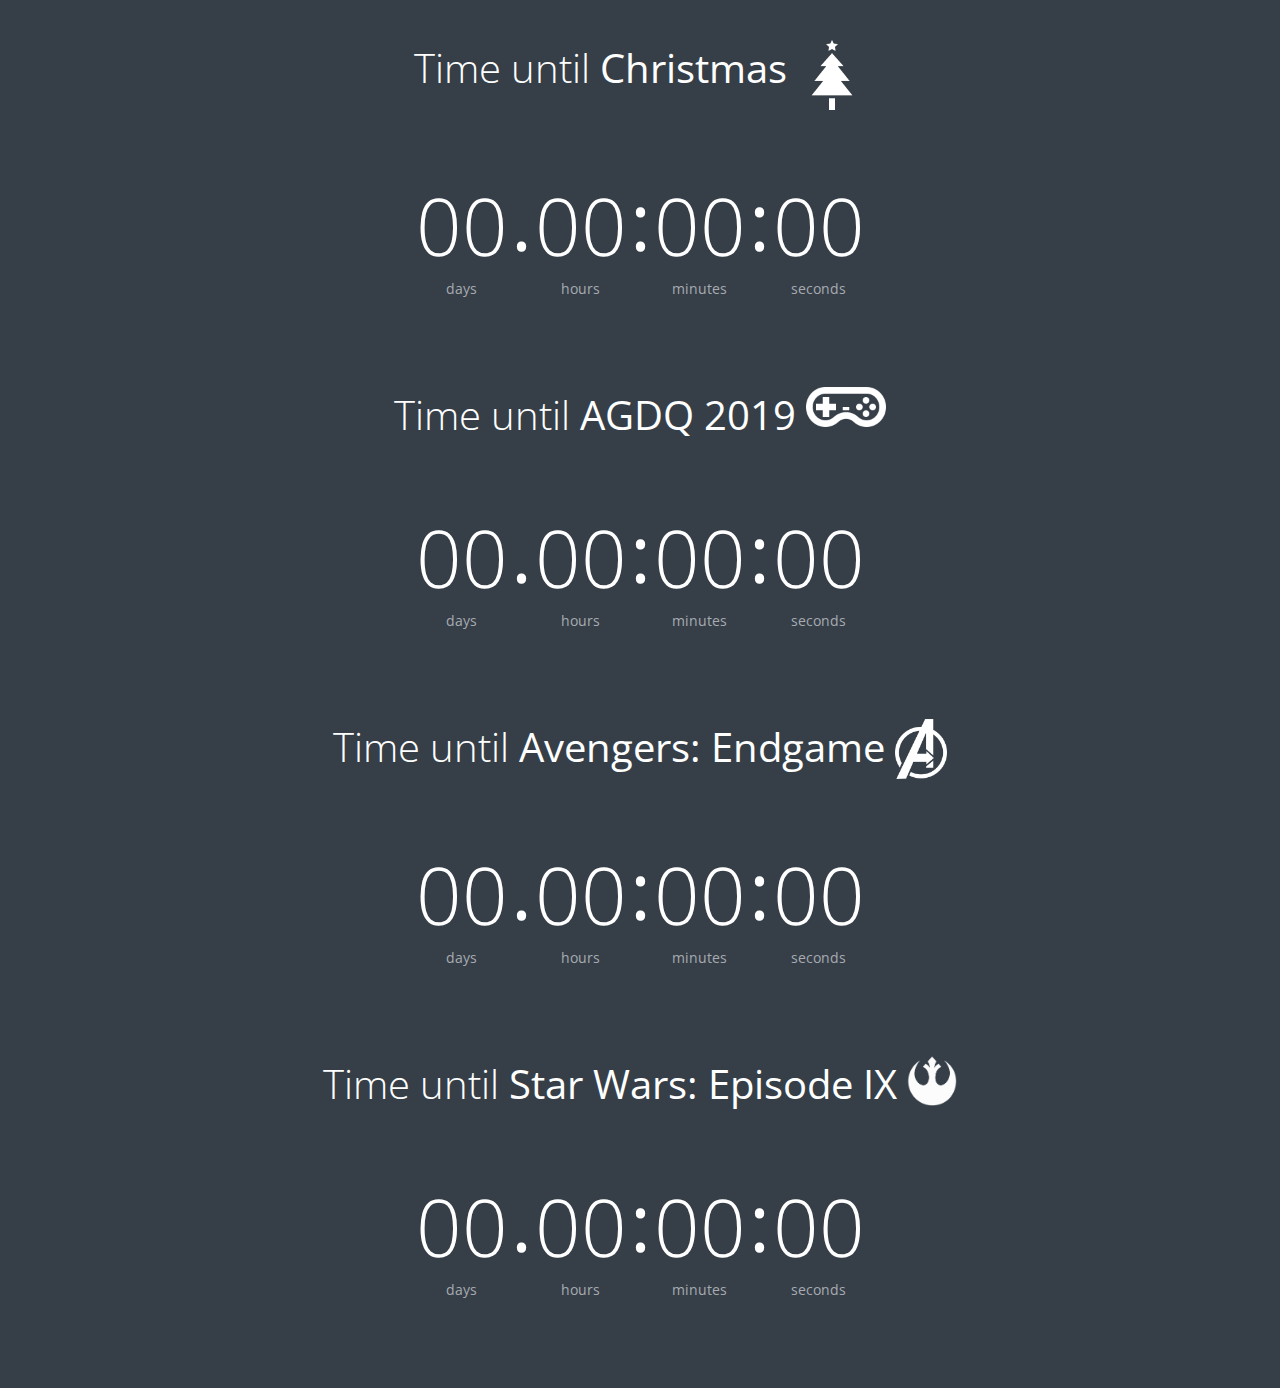
==== index.html @ 35910039 "A little countdown project for fun" ====
<!doctype html>
<html lang="en">
<head>
    <meta charset="UTF-8">
    <title>This is the countdown</title>
    <style type="text/css">
            @import url(http://fonts.googleapis.com/css?family=Open+Sans:300,400);

            body {
                background: #363f48;
                color: white;
                font: normal 12px 'Open Sans', sans-serif;
                margin-top: 20px;
            }
			
			p.title {
			    font-size:40px;
                font-weight: 200;
				text-align: center;
			}
			
	/* Countdown 1 */

            ul.countdown {
                list-style: none;
                margin: 75px 0;
                padding: 0;
                display: block;
                text-align: center;
            }

            ul.countdown li {
                display: inline-block;
            }

            ul.countdown li span {
                font-size: 80px;
                font-weight: 300;
                line-height: 80px;
            }

            ul.countdown li.seperator {
                font-size: 80px;
                line-height: 70px;
                vertical-align: top;
            }

            ul.countdown li p {
                color: #a7abb1;
                font-size: 14px;
            }
			
	/* Countdown 2 */
			
			ul.countdown2 {
                list-style: none;
                margin: 75px 0;
                padding: 0;
                display: block;
                text-align: center;
            }

            ul.countdown2 li {
                display: inline-block;
            }

            ul.countdown2 li span {
                font-size: 80px;
                font-weight: 300;
                line-height: 80px;
            }

            ul.countdown2 li.seperator {
                font-size: 80px;
                line-height: 70px;
                vertical-align: top;
            }

            ul.countdown2 li p {
                color: #a7abb1;
                font-size: 14px;
            }
			
	/* Countdown 3 */
			
			ul.countdown3 {
                list-style: none;
                margin: 75px 0;
                padding: 0;
                display: block;
                text-align: center;
            }

            ul.countdown3 li {
                display: inline-block;
            }

            ul.countdown3 li span {
                font-size: 80px;
                font-weight: 300;
                line-height: 80px;
            }

            ul.countdown3 li.seperator {
                font-size: 80px;
                line-height: 70px;
                vertical-align: top;
            }

            ul.countdown3 li p {
                color: #a7abb1;
                font-size: 14px;
            }
			
	/* Countdown 4 */
			
			ul.countdown4 {
                list-style: none;
                margin: 75px 0;
                padding: 0;
                display: block;
                text-align: center;
            }

            ul.countdown4 li {
                display: inline-block;
            }

            ul.countdown4 li span {
                font-size: 80px;
                font-weight: 300;
                line-height: 80px;
            }

            ul.countdown4 li.seperator {
                font-size: 80px;
                line-height: 70px;
                vertical-align: top;
            }

            ul.countdown4 li p {
                color: #a7abb1;
                font-size: 14px;
            }
			

            a {
                color: #76949F;
                text-decoration: none;
            }

            a:hover {
                text-decoration: underline;
            }

            .btn {
                background: #f56c4c;
                margin: 40px auto;
                padding: 12px;
                display: block;
                width: 100px;
                color: white;
                text-align: center;
                text-transform: uppercase;
                font-weight: bold;
                text-decoration: none;
                -webkit-border-radius: 2px;
                   -moz-border-radius: 2px;
                        border-radius: 2px;
            }

            .btn:hover {
                text-decoration: none;
                opacity: .7;
            }
    </style>
</head>

<body>
<!--Countdown 1-->
<p class="title">Time until <strong>Christmas </strong><img src="christmas.png" height="70" align="top"></p>
    <ul class="countdown">
        <li>
            <span class="days">00</span>
            <p class="days_ref">days</p>
        </li>
        <li class="seperator">.</li>
        <li>
            <span class="hours">00</span>
            <p class="hours_ref">hours</p>
        </li>
        <li class="seperator">:</li>
        <li>
            <span class="minutes">00</span>
            <p class="minutes_ref">minutes</p>
        </li>
        <li class="seperator">:</li>
        <li>
            <span class="seconds">00</span>
            <p class="seconds_ref">seconds</p>
        </li>
    </ul>

    <script type="text/javascript" src="http://ajax.googleapis.com/ajax/libs/jquery/1.9.1/jquery.min.js"></script>
    <script type="text/javascript" src="jquery.downCount.js"></script>

    <script type="text/javascript">
        $('.countdown').downCount({
            date: '12/25/2018 12:00:00',
            offset: +5
        }, function () {
            alert('WOOT WOOT, done!');
        });
    </script>
<!--End Countdown 1-->
	
<!--Countdown 2-->
<p class="title">Time until <strong>AGDQ 2019 </strong><img src="games2.png" height="40" align="top"></p>
	 <ul class="countdown2">
        <li>
            <span class="days">00</span>
            <p class="days_ref">days</p>
        </li>
        <li class="seperator">.</li>
        <li>
            <span class="hours">00</span>
            <p class="hours_ref">hours</p>
        </li>
        <li class="seperator">:</li>
        <li>
            <span class="minutes">00</span>
            <p class="minutes_ref">minutes</p>
        </li>
        <li class="seperator">:</li>
        <li>
            <span class="seconds">00</span>
            <p class="seconds_ref">seconds</p>
        </li>
    </ul>

    <script type="text/javascript">
        $('.countdown2').downCount({
            date: '1/6/2019 12:00:00',
            offset: +5
        }, function () {
            alert('WOOT WOOT, done!');
        });
    </script>
<!--End Countdown 2-->	

<!--Countdown 3-->
<p class="title">Time until <strong>Avengers: Endgame </strong><img src="avengers.png" height="60" align="top"></p>
	 <ul class="countdown3">
        <li>
            <span class="days">00</span>
            <p class="days_ref">days</p>
        </li>
        <li class="seperator">.</li>
        <li>
            <span class="hours">00</span>
            <p class="hours_ref">hours</p>
        </li>
        <li class="seperator">:</li>
        <li>
            <span class="minutes">00</span>
            <p class="minutes_ref">minutes</p>
        </li>
        <li class="seperator">:</li>
        <li>
            <span class="seconds">00</span>
            <p class="seconds_ref">seconds</p>
        </li>
    </ul>

    <script type="text/javascript">
        $('.countdown3').downCount({
            date: '4/26/2019 12:00:00',
            offset: +5
        }, function () {
            alert('WOOT WOOT, done!');
        });
    </script>
<!--End Countdown 3-->

<!--Countdown 4-->
<p class="title">Time until <strong>Star Wars: Episode IX </strong><img src="starwars.png" height="50" align="top"></p>
	 <ul class="countdown4">
        <li>
            <span class="days">00</span>
            <p class="days_ref">days</p>
        </li>
        <li class="seperator">.</li>
        <li>
            <span class="hours">00</span>
            <p class="hours_ref">hours</p>
        </li>
        <li class="seperator">:</li>
        <li>
            <span class="minutes">00</span>
            <p class="minutes_ref">minutes</p>
        </li>
        <li class="seperator">:</li>
        <li>
            <span class="seconds">00</span>
            <p class="seconds_ref">seconds</p>
        </li>
    </ul>

    <script type="text/javascript">
        $('.countdown4').downCount({
            date: '12/20/2019 12:00:00',
            offset: +5
        }, function () {
            alert('WOOT WOOT, done!');
        });
    </script>
<!--End Countdown 4-->		


</body>
</html>
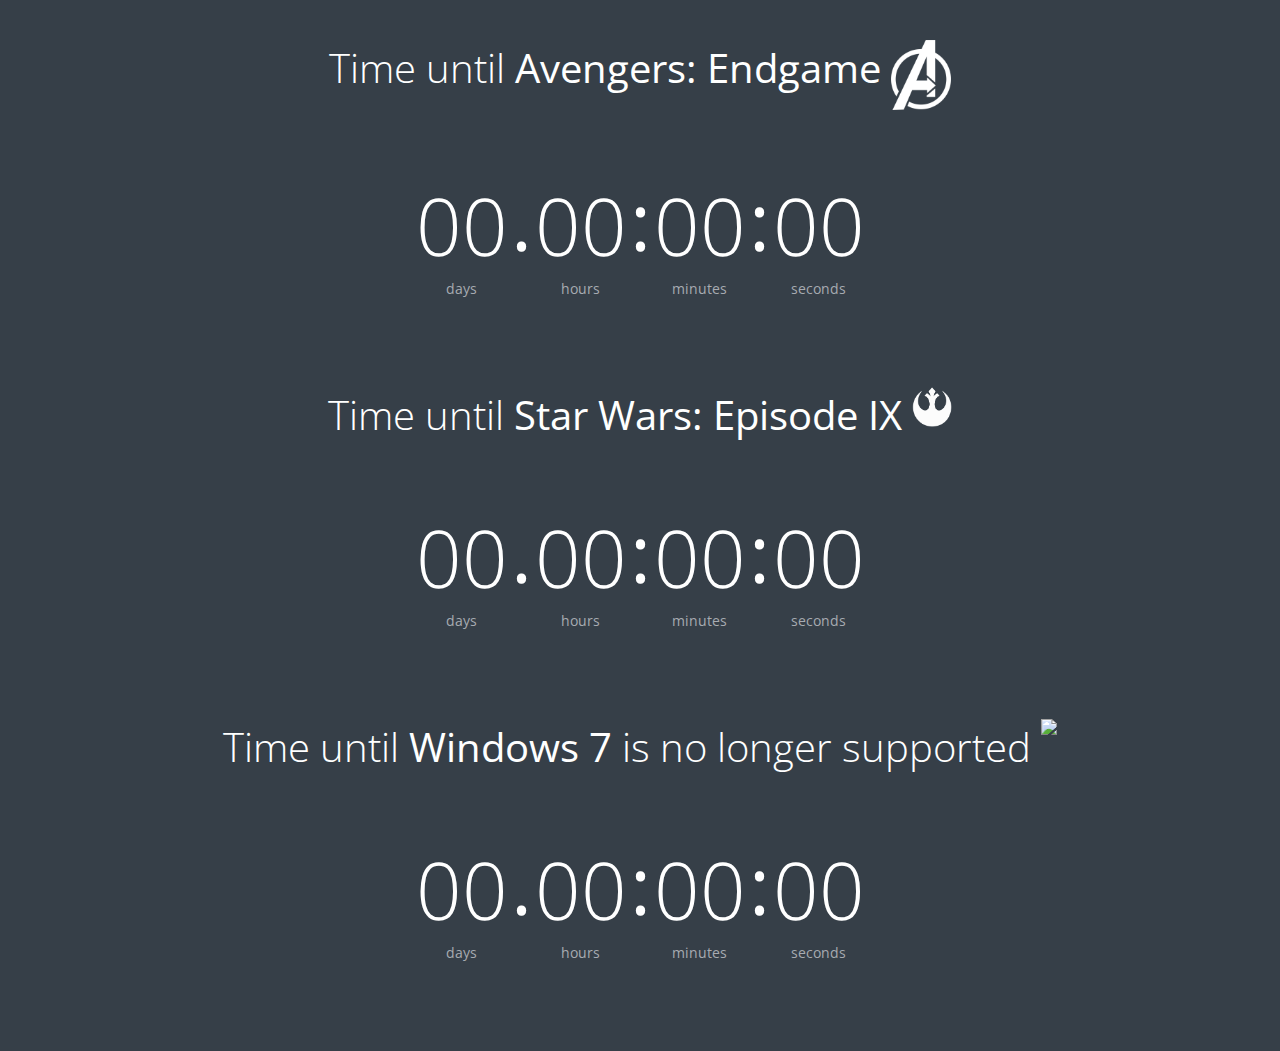
==== commit 151bac65: "Update index.html" ====
--- a/index.html
+++ b/index.html
@@ -178,7 +178,7 @@
 
 <body>
 <!--Countdown 1-->
-<p class="title">Time until <strong>Christmas </strong><img src="christmas.png" height="70" align="top"></p>
+<p class="title">Time until <strong>Avengers: Endgame </strong><img src="avengers.png" height="70" align="top"></p>
     <ul class="countdown">
         <li>
             <span class="days">00</span>
@@ -206,7 +206,7 @@
 
     <script type="text/javascript">
         $('.countdown').downCount({
-            date: '12/25/2018 12:00:00',
+            date: '4/26/2019 12:00:00',
             offset: +5
         }, function () {
             alert('WOOT WOOT, done!');
@@ -215,7 +215,7 @@
 <!--End Countdown 1-->
 	
 <!--Countdown 2-->
-<p class="title">Time until <strong>AGDQ 2019 </strong><img src="games2.png" height="40" align="top"></p>
+<p class="title">Time until <strong>Star Wars: Episode IX </strong><img src="starwars.png" height="40" align="top"></p>
 	 <ul class="countdown2">
         <li>
             <span class="days">00</span>
@@ -240,7 +240,7 @@
 
     <script type="text/javascript">
         $('.countdown2').downCount({
-            date: '1/6/2019 12:00:00',
+            date: '12/20/2019 12:00:00',
             offset: +5
         }, function () {
             alert('WOOT WOOT, done!');
@@ -249,7 +249,7 @@
 <!--End Countdown 2-->	
 
 <!--Countdown 3-->
-<p class="title">Time until <strong>Avengers: Endgame </strong><img src="avengers.png" height="60" align="top"></p>
+<p class="title">Time until <strong>Windows 7 </strong>is no longer supported <img src="windows.png" height="60" align="top"></p>
 	 <ul class="countdown3">
         <li>
             <span class="days">00</span>
@@ -274,7 +274,7 @@
 
     <script type="text/javascript">
         $('.countdown3').downCount({
-            date: '4/26/2019 12:00:00',
+            date: '1/14/2020 12:00:00',
             offset: +5
         }, function () {
             alert('WOOT WOOT, done!');
@@ -282,40 +282,6 @@
     </script>
 <!--End Countdown 3-->
 
-<!--Countdown 4-->
-<p class="title">Time until <strong>Star Wars: Episode IX </strong><img src="starwars.png" height="50" align="top"></p>
-	 <ul class="countdown4">
-        <li>
-            <span class="days">00</span>
-            <p class="days_ref">days</p>
-        </li>
-        <li class="seperator">.</li>
-        <li>
-            <span class="hours">00</span>
-            <p class="hours_ref">hours</p>
-        </li>
-        <li class="seperator">:</li>
-        <li>
-            <span class="minutes">00</span>
-            <p class="minutes_ref">minutes</p>
-        </li>
-        <li class="seperator">:</li>
-        <li>
-            <span class="seconds">00</span>
-            <p class="seconds_ref">seconds</p>
-        </li>
-    </ul>
-
-    <script type="text/javascript">
-        $('.countdown4').downCount({
-            date: '12/20/2019 12:00:00',
-            offset: +5
-        }, function () {
-            alert('WOOT WOOT, done!');
-        });
-    </script>
-<!--End Countdown 4-->		
-
 
 </body>
-</html>+</html>
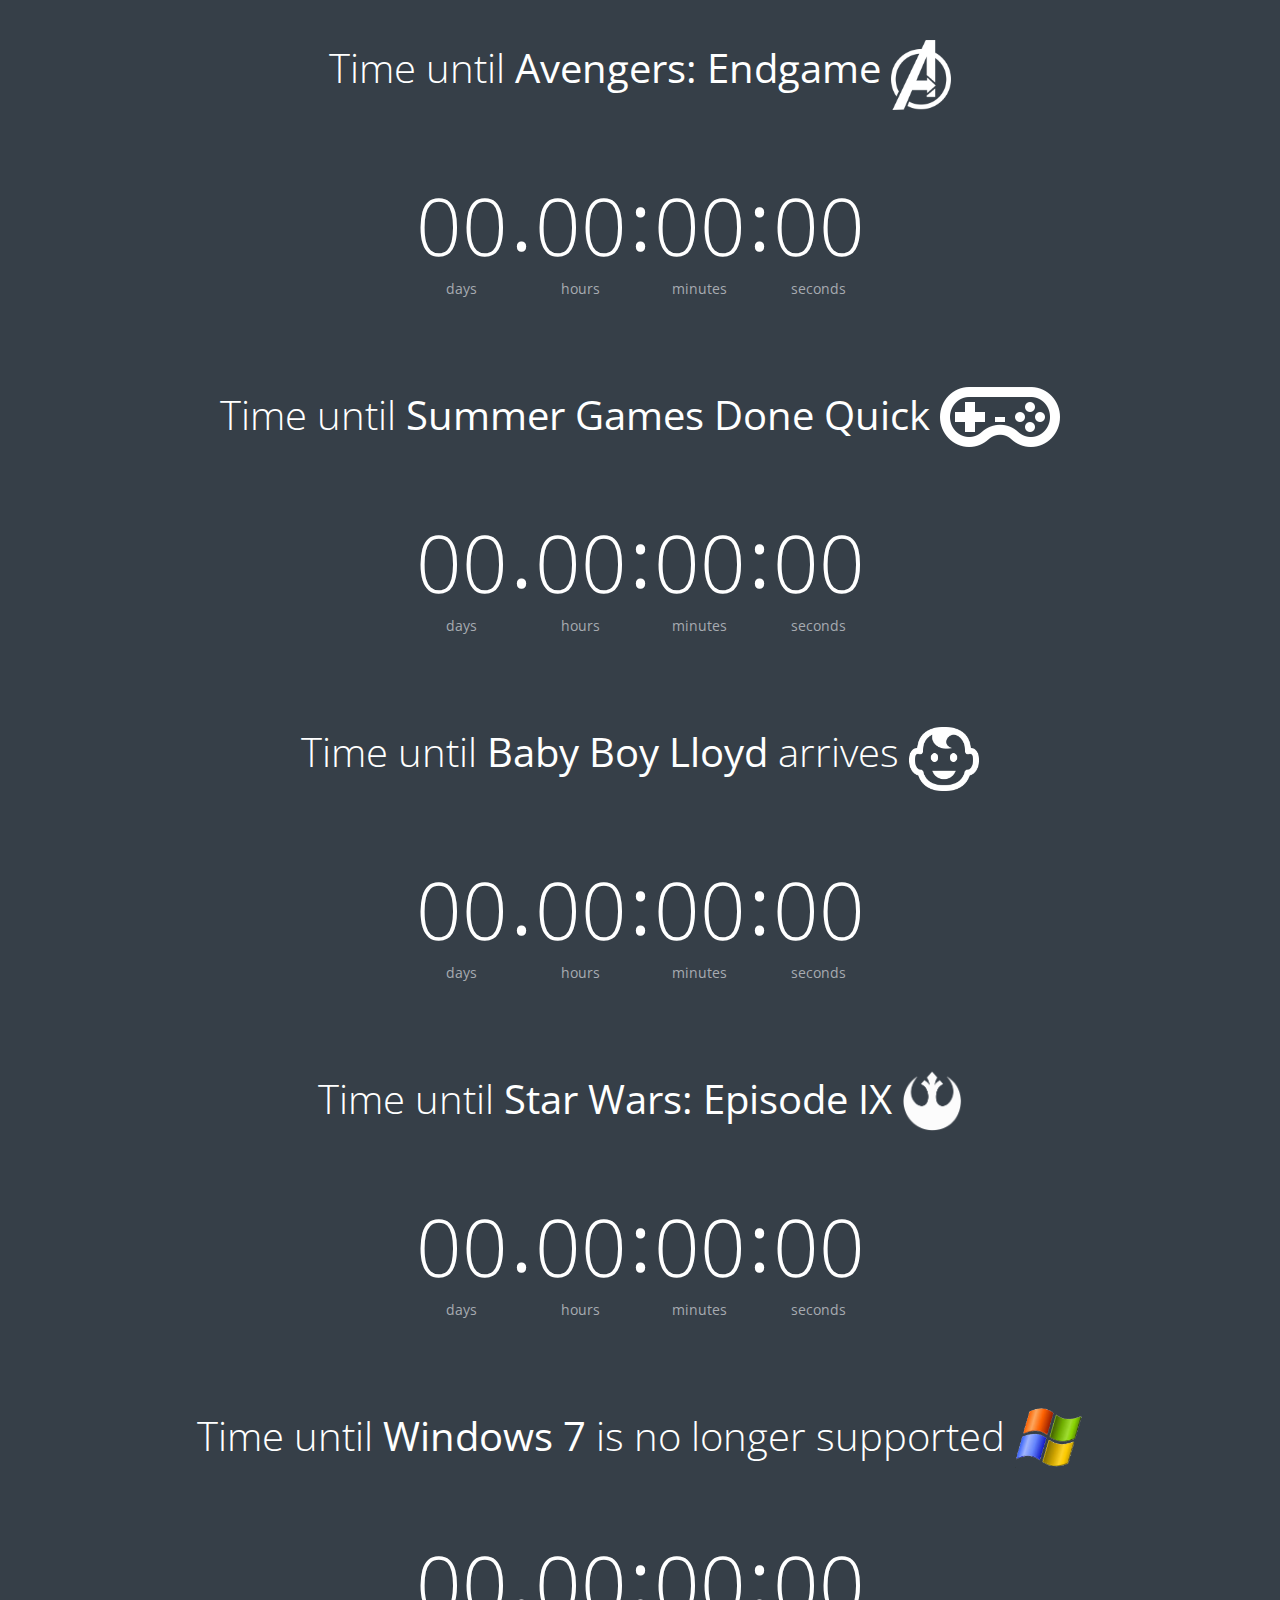
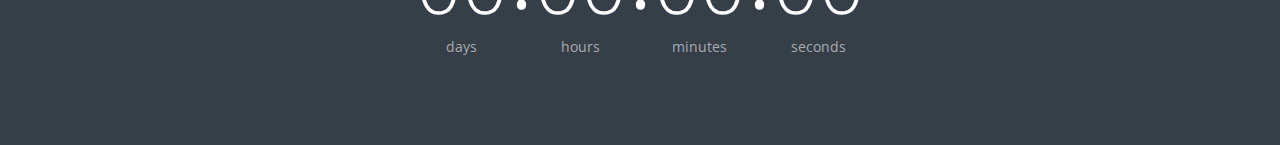
==== commit 75834210: "Add files via upload" ====
--- a/index.html
+++ b/index.html
@@ -173,6 +173,70 @@
                 text-decoration: none;
                 opacity: .7;
             }
+			
+/* Countdown 5 */
+			
+			ul.countdown5 {
+                list-style: none;
+                margin: 75px 0;
+                padding: 0;
+                display: block;
+                text-align: center;
+            }
+
+            ul.countdown5 li {
+                display: inline-block;
+            }
+
+            ul.countdown5 li span {
+                font-size: 80px;
+                font-weight: 300;
+                line-height: 80px;
+            }
+
+            ul.countdown5 li.seperator {
+                font-size: 80px;
+                line-height: 70px;
+                vertical-align: top;
+            }
+
+            ul.countdown5 li p {
+                color: #a7abb1;
+                font-size: 14px;
+            }
+			
+
+            a {
+                color: #76949F;
+                text-decoration: none;
+            }
+
+            a:hover {
+                text-decoration: underline;
+            }
+
+            .btn {
+                background: #f56c4c;
+                margin: 40px auto;
+                padding: 12px;
+                display: block;
+                width: 100px;
+                color: white;
+                text-align: center;
+                text-transform: uppercase;
+                font-weight: bold;
+                text-decoration: none;
+                -webkit-border-radius: 2px;
+                   -moz-border-radius: 2px;
+                        border-radius: 2px;
+            }
+
+            .btn:hover {
+                text-decoration: none;
+                opacity: .7;
+            }
+
+
     </style>
 </head>
 
@@ -213,9 +277,77 @@
         });
     </script>
 <!--End Countdown 1-->
+
+<!--Countdown 4-->
+<p class="title">Time until <strong>Summer Games Done Quick</strong> <img src="games2.png" height="60" align="top"></p>
+	 <ul class="countdown4">
+        <li>
+            <span class="days">00</span>
+            <p class="days_ref">days</p>
+        </li>
+        <li class="seperator">.</li>
+        <li>
+            <span class="hours">00</span>
+            <p class="hours_ref">hours</p>
+        </li>
+        <li class="seperator">:</li>
+        <li>
+            <span class="minutes">00</span>
+            <p class="minutes_ref">minutes</p>
+        </li>
+        <li class="seperator">:</li>
+        <li>
+            <span class="seconds">00</span>
+            <p class="seconds_ref">seconds</p>
+        </li>
+    </ul>
+
+    <script type="text/javascript">
+        $('.countdown4').downCount({
+            date: '6/23/2019 12:00:00',
+            offset: +5
+        }, function () {
+            alert('WOOT WOOT, done!');
+        });
+    </script>
+<!--End Countdown 4-->
+
+<!--Countdown 5-->
+<p class="title">Time until <strong>Baby Boy Lloyd</strong> arrives <img src="baby.png" height="70" align="top"></p>
+	 <ul class="countdown5">
+        <li>
+            <span class="days">00</span>
+            <p class="days_ref">days</p>
+        </li>
+        <li class="seperator">.</li>
+        <li>
+            <span class="hours">00</span>
+            <p class="hours_ref">hours</p>
+        </li>
+        <li class="seperator">:</li>
+        <li>
+            <span class="minutes">00</span>
+            <p class="minutes_ref">minutes</p>
+        </li>
+        <li class="seperator">:</li>
+        <li>
+            <span class="seconds">00</span>
+            <p class="seconds_ref">seconds</p>
+        </li>
+    </ul>
+
+    <script type="text/javascript">
+        $('.countdown5').downCount({
+            date: '6/28/2019 12:00:00',
+            offset: +5
+        }, function () {
+            alert('WOOT WOOT, done!');
+        });
+    </script>
+<!--End Countdown 5-->
 	
 <!--Countdown 2-->
-<p class="title">Time until <strong>Star Wars: Episode IX </strong><img src="starwars.png" height="40" align="top"></p>
+<p class="title">Time until <strong>Star Wars: Episode IX </strong><img src="starwars.png" height="60" align="top"></p>
 	 <ul class="countdown2">
         <li>
             <span class="days">00</span>
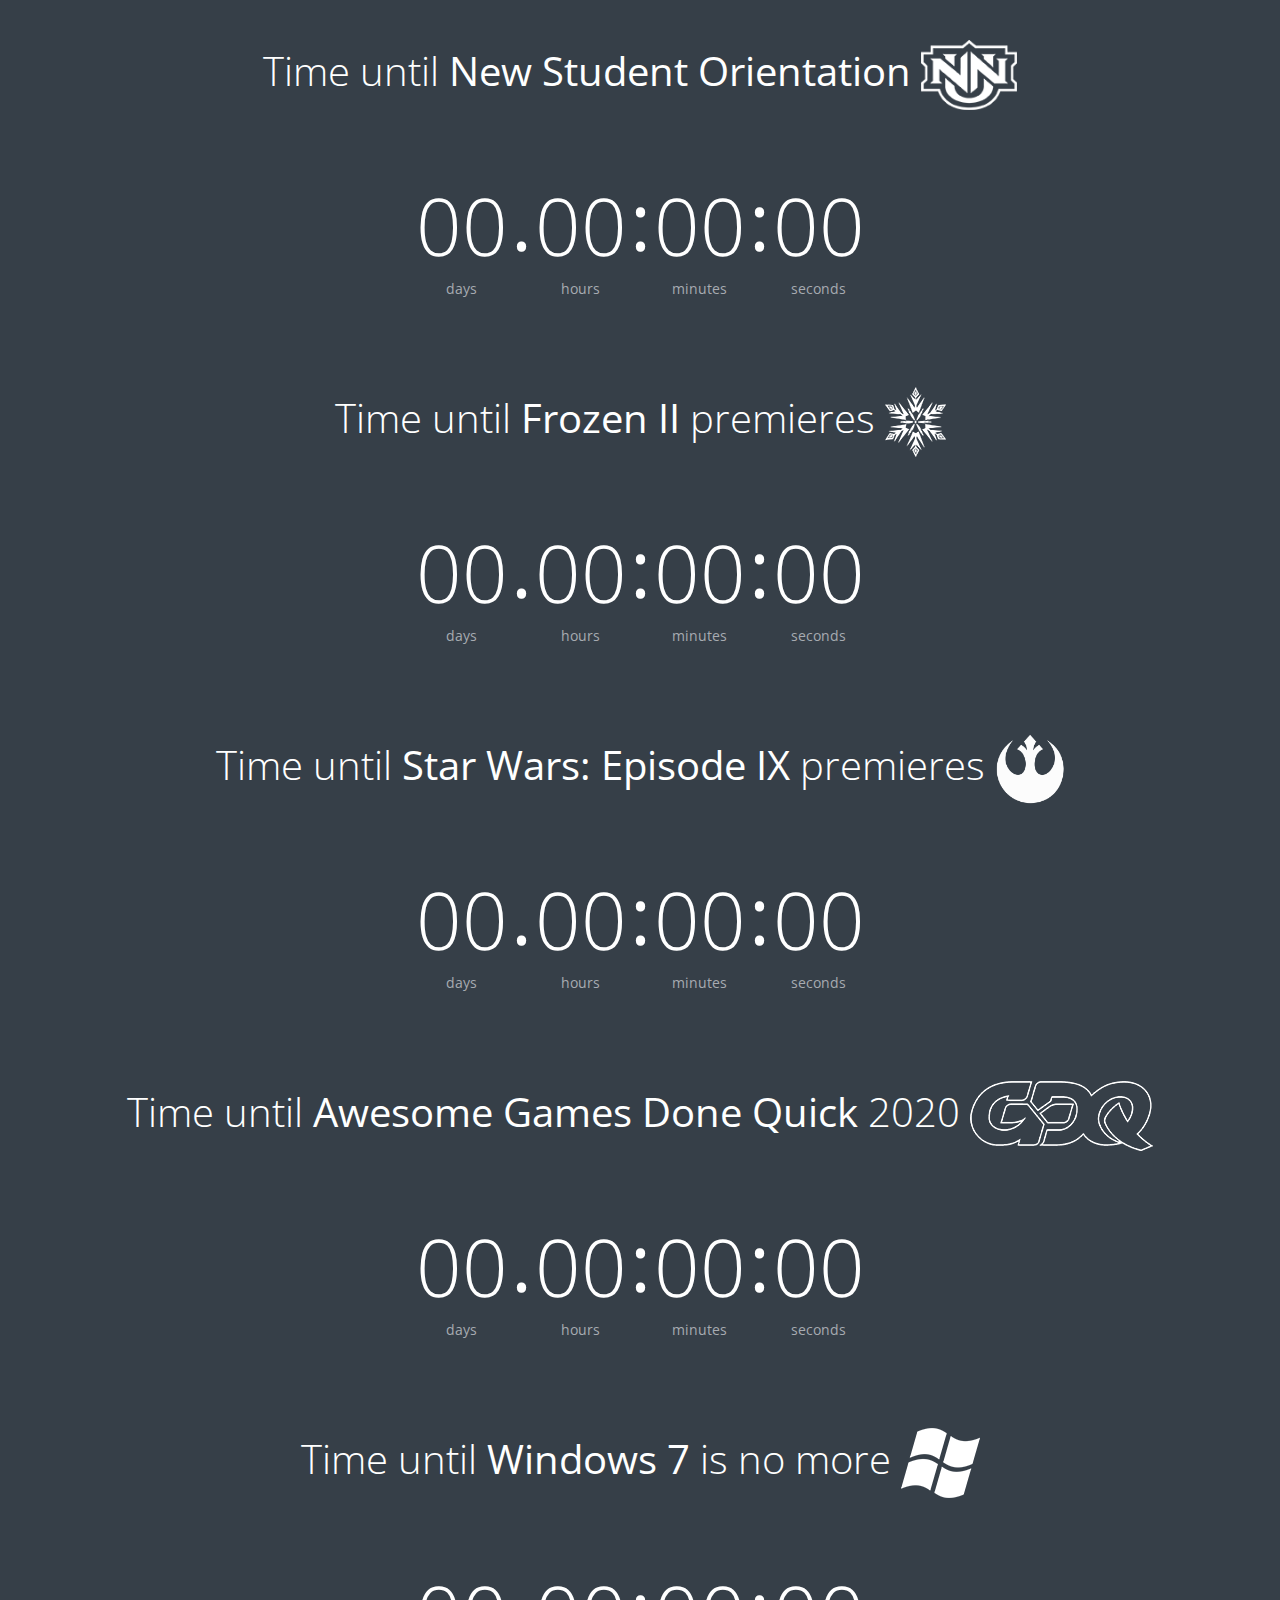
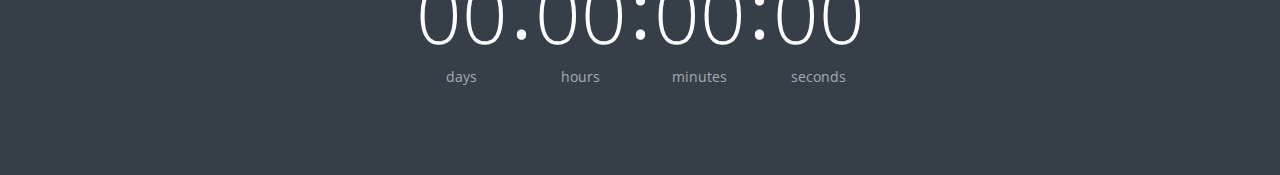
==== commit 47a9dc49: "Add files via upload" ====
--- a/index.html
+++ b/index.html
@@ -242,7 +242,7 @@
 
 <body>
 <!--Countdown 1-->
-<p class="title">Time until <strong>Avengers: Endgame </strong><img src="avengers.png" height="70" align="top"></p>
+<p class="title">Time until <strong>New Student Orientation</strong> <img src="nnu.png" height="70" align="center"></p>
     <ul class="countdown">
         <li>
             <span class="days">00</span>
@@ -270,17 +270,49 @@
 
     <script type="text/javascript">
         $('.countdown').downCount({
-            date: '4/26/2019 12:00:00',
+            date: '8/23/2019 9:00:00',
+            offset: +5
+        };
+    </script>
+<!--End Countdown 1-->
+
+<!--Countdown 2-->
+<p class="title">Time until <strong>Frozen II</strong> premieres <img src="frozen.png" height="70" align="center"></p>
+	 <ul class="countdown4">
+        <li>
+            <span class="days">00</span>
+            <p class="days_ref">days</p>
+        </li>
+        <li class="seperator">.</li>
+        <li>
+            <span class="hours">00</span>
+            <p class="hours_ref">hours</p>
+        </li>
+        <li class="seperator">:</li>
+        <li>
+            <span class="minutes">00</span>
+            <p class="minutes_ref">minutes</p>
+        </li>
+        <li class="seperator">:</li>
+        <li>
+            <span class="seconds">00</span>
+            <p class="seconds_ref">seconds</p>
+        </li>
+    </ul>
+
+    <script type="text/javascript">
+        $('.countdown4').downCount({
+            date: '11/27/2019 12:00:00',
             offset: +5
         }, function () {
             alert('WOOT WOOT, done!');
         });
     </script>
-<!--End Countdown 1-->
-
-<!--Countdown 4-->
-<p class="title">Time until <strong>Summer Games Done Quick</strong> <img src="games2.png" height="60" align="top"></p>
-	 <ul class="countdown4">
+<!--End Countdown 2-->
+
+<!--Countdown 3-->
+<p class="title">Time until <strong>Star Wars: Episode IX</strong> premieres <img src="starwars.png" height="70" align="center"></p>
+	 <ul class="countdown5">
         <li>
             <span class="days">00</span>
             <p class="days_ref">days</p>
@@ -303,85 +335,51 @@
     </ul>
 
     <script type="text/javascript">
-        $('.countdown4').downCount({
-            date: '6/23/2019 12:00:00',
-            offset: +5
-        }, function () {
-            alert('WOOT WOOT, done!');
-        });
-    </script>
-<!--End Countdown 4-->
-
-<!--Countdown 5-->
-<p class="title">Time until <strong>Baby Boy Lloyd</strong> arrives <img src="baby.png" height="70" align="top"></p>
-	 <ul class="countdown5">
-        <li>
-            <span class="days">00</span>
-            <p class="days_ref">days</p>
-        </li>
-        <li class="seperator">.</li>
-        <li>
-            <span class="hours">00</span>
-            <p class="hours_ref">hours</p>
-        </li>
-        <li class="seperator">:</li>
-        <li>
-            <span class="minutes">00</span>
-            <p class="minutes_ref">minutes</p>
-        </li>
-        <li class="seperator">:</li>
-        <li>
-            <span class="seconds">00</span>
-            <p class="seconds_ref">seconds</p>
-        </li>
-    </ul>
-
-    <script type="text/javascript">
         $('.countdown5').downCount({
-            date: '6/28/2019 12:00:00',
-            offset: +5
-        }, function () {
-            alert('WOOT WOOT, done!');
-        });
-    </script>
-<!--End Countdown 5-->
-	
-<!--Countdown 2-->
-<p class="title">Time until <strong>Star Wars: Episode IX </strong><img src="starwars.png" height="60" align="top"></p>
-	 <ul class="countdown2">
-        <li>
-            <span class="days">00</span>
-            <p class="days_ref">days</p>
-        </li>
-        <li class="seperator">.</li>
-        <li>
-            <span class="hours">00</span>
-            <p class="hours_ref">hours</p>
-        </li>
-        <li class="seperator">:</li>
-        <li>
-            <span class="minutes">00</span>
-            <p class="minutes_ref">minutes</p>
-        </li>
-        <li class="seperator">:</li>
-        <li>
-            <span class="seconds">00</span>
-            <p class="seconds_ref">seconds</p>
-        </li>
-    </ul>
-
-    <script type="text/javascript">
-        $('.countdown2').downCount({
             date: '12/20/2019 12:00:00',
             offset: +5
         }, function () {
             alert('WOOT WOOT, done!');
         });
     </script>
-<!--End Countdown 2-->	
-
-<!--Countdown 3-->
-<p class="title">Time until <strong>Windows 7 </strong>is no longer supported <img src="windows.png" height="60" align="top"></p>
+<!--End Countdown 3-->
+	
+<!--Countdown 4-->
+<p class="title">Time until <strong>Awesome Games Done Quick</strong> 2020 <img src="gdq.png" height="70" align="center"></p>
+	 <ul class="countdown2">
+        <li>
+            <span class="days">00</span>
+            <p class="days_ref">days</p>
+        </li>
+        <li class="seperator">.</li>
+        <li>
+            <span class="hours">00</span>
+            <p class="hours_ref">hours</p>
+        </li>
+        <li class="seperator">:</li>
+        <li>
+            <span class="minutes">00</span>
+            <p class="minutes_ref">minutes</p>
+        </li>
+        <li class="seperator">:</li>
+        <li>
+            <span class="seconds">00</span>
+            <p class="seconds_ref">seconds</p>
+        </li>
+    </ul>
+
+    <script type="text/javascript">
+        $('.countdown2').downCount({
+            date: '1/5/2020 11:00:00',
+            offset: +5
+        }, function () {
+            alert('WOOT WOOT, done!');
+        });
+    </script>
+<!--End Countdown 4-->	
+
+<!--Countdown 5-->
+<p class="title">Time until <strong>Windows 7 </strong>is no more <img src="windows.png" height="70" align="center"></p>
 	 <ul class="countdown3">
         <li>
             <span class="days">00</span>
@@ -412,7 +410,7 @@
             alert('WOOT WOOT, done!');
         });
     </script>
-<!--End Countdown 3-->
+<!--End Countdown 5-->
 
 
 </body>
